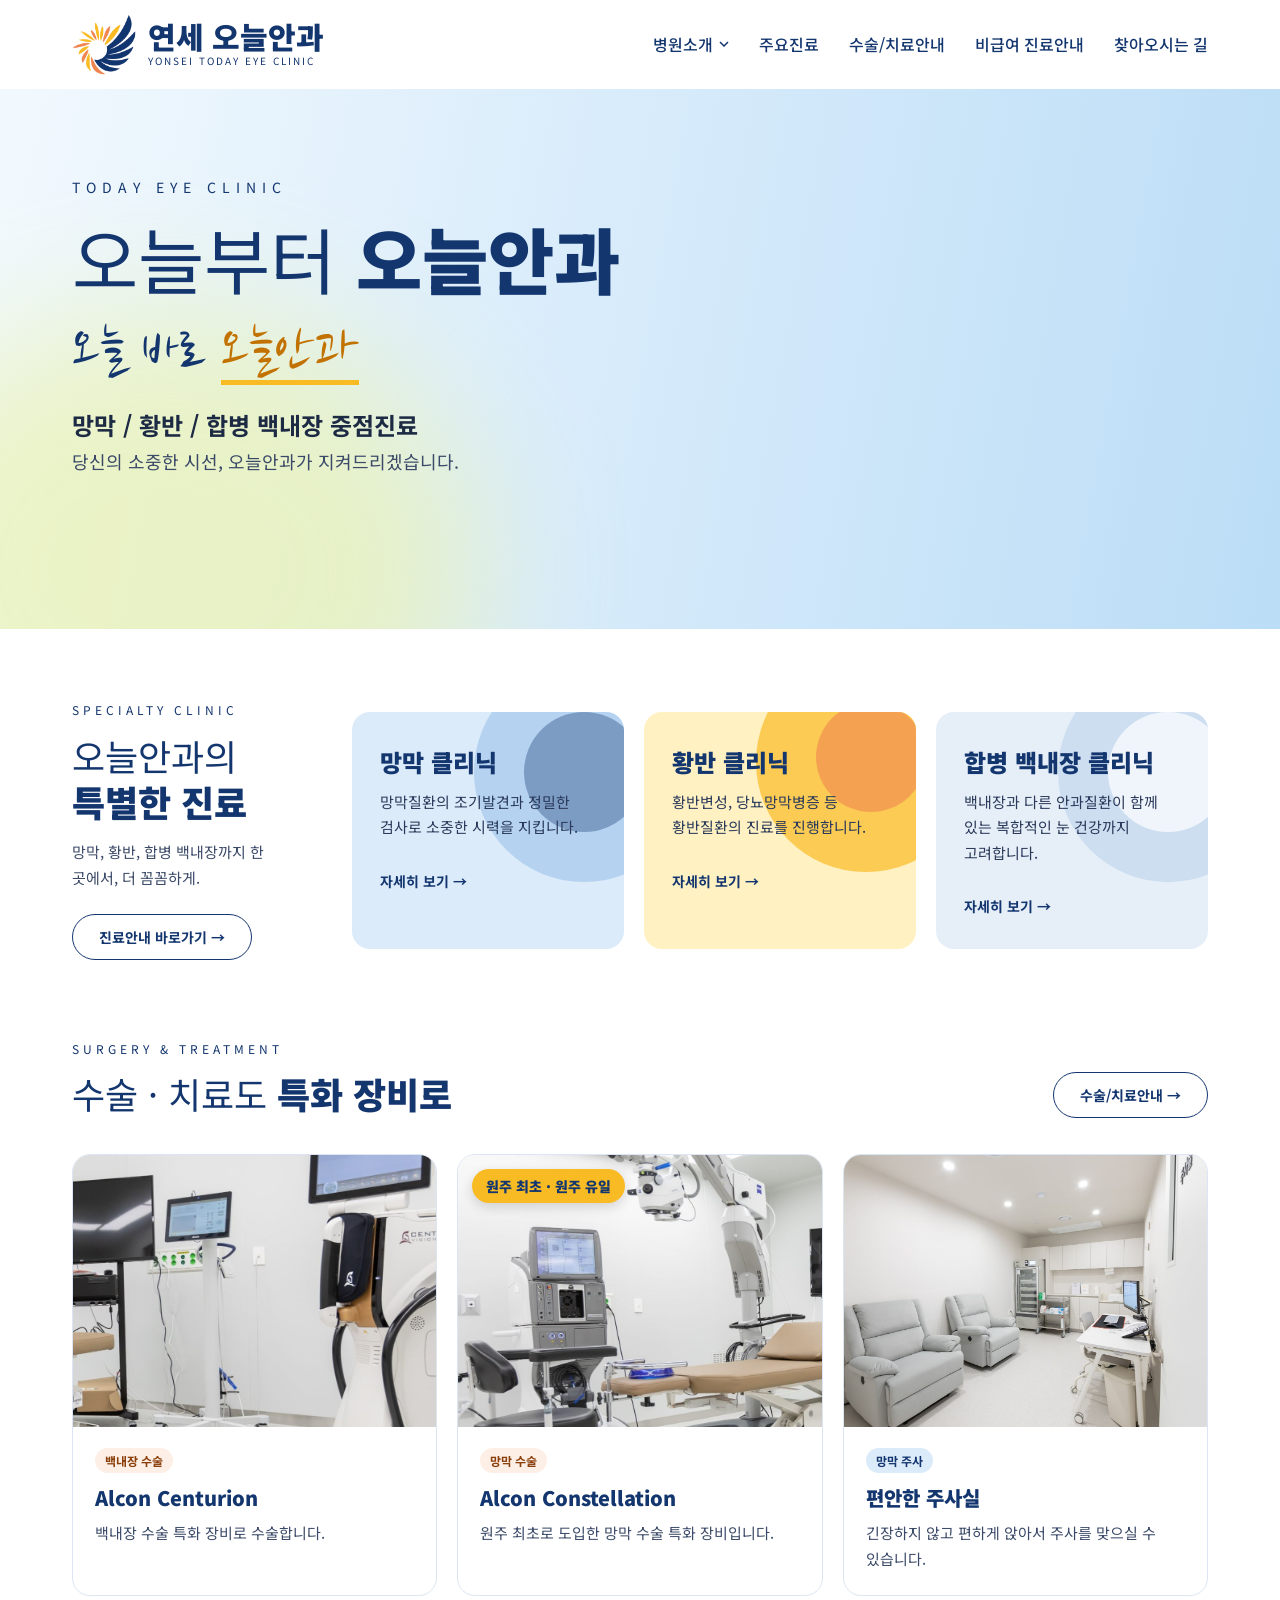
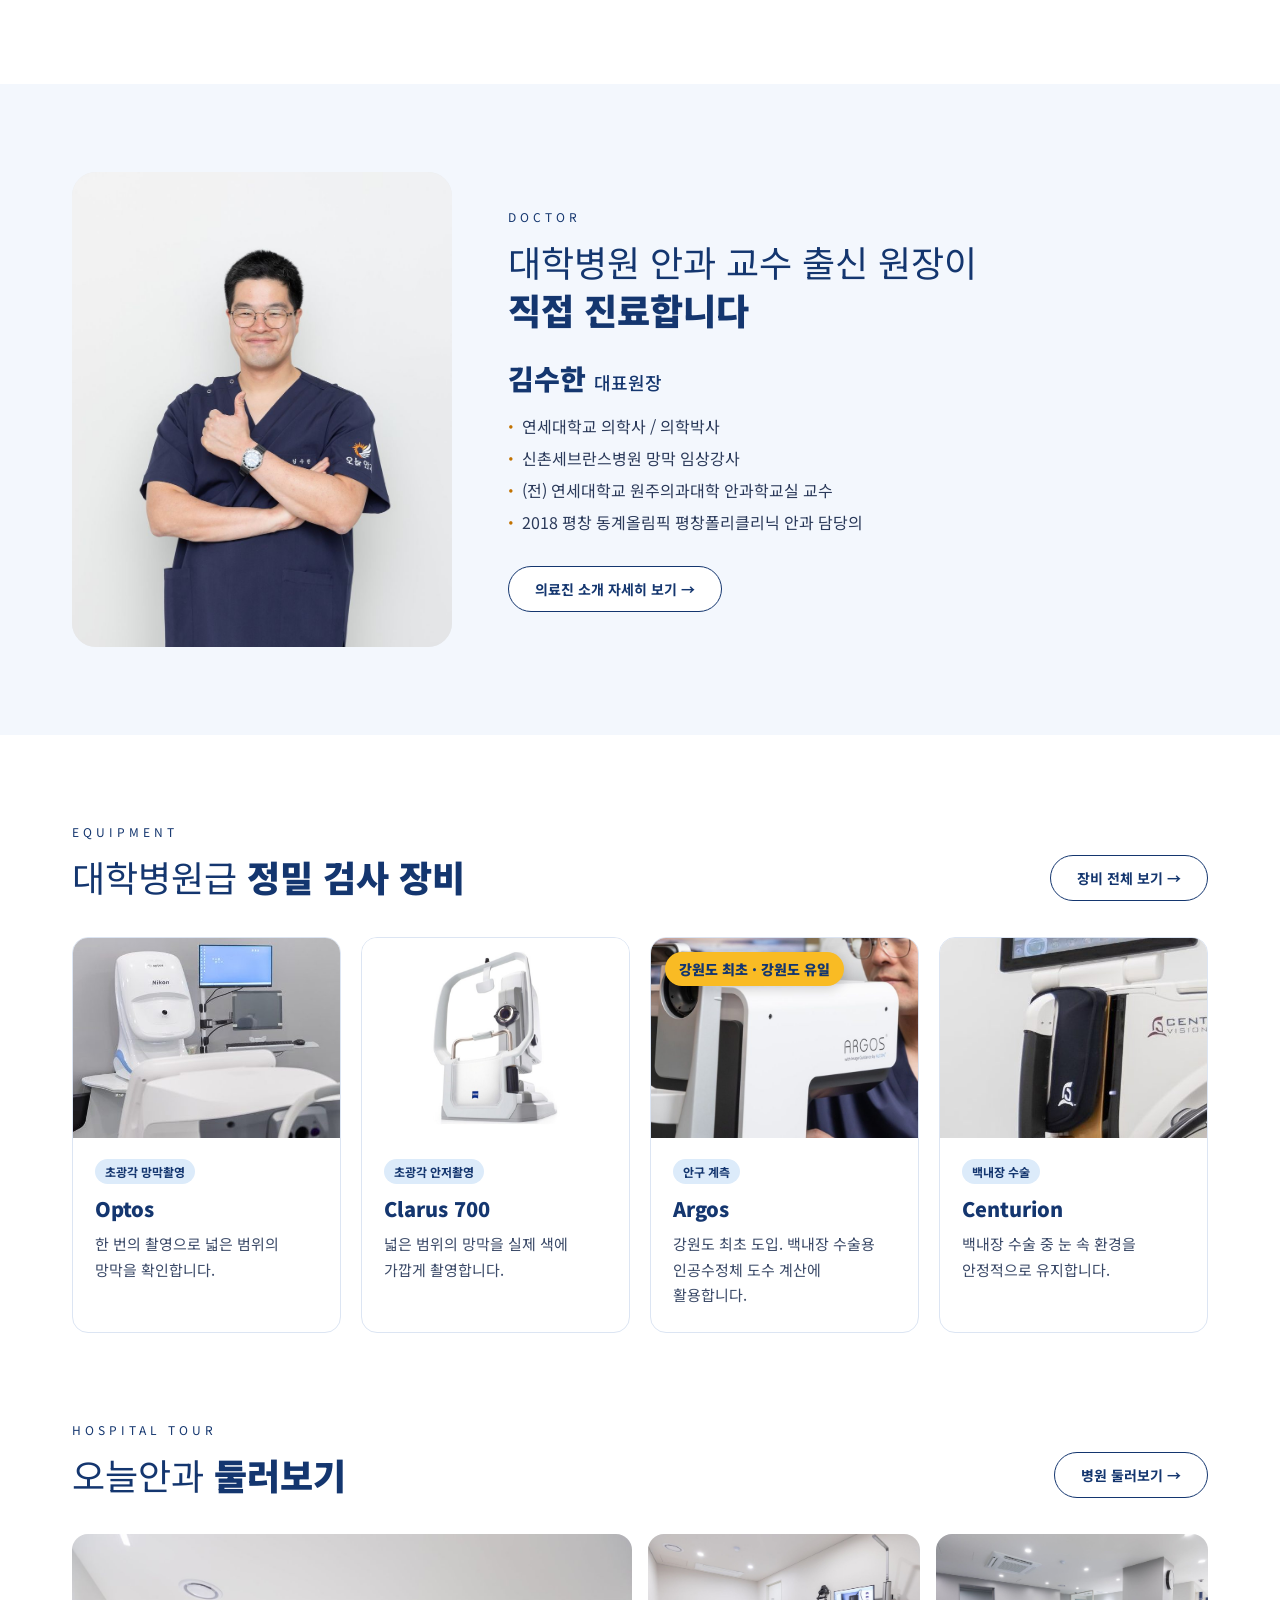
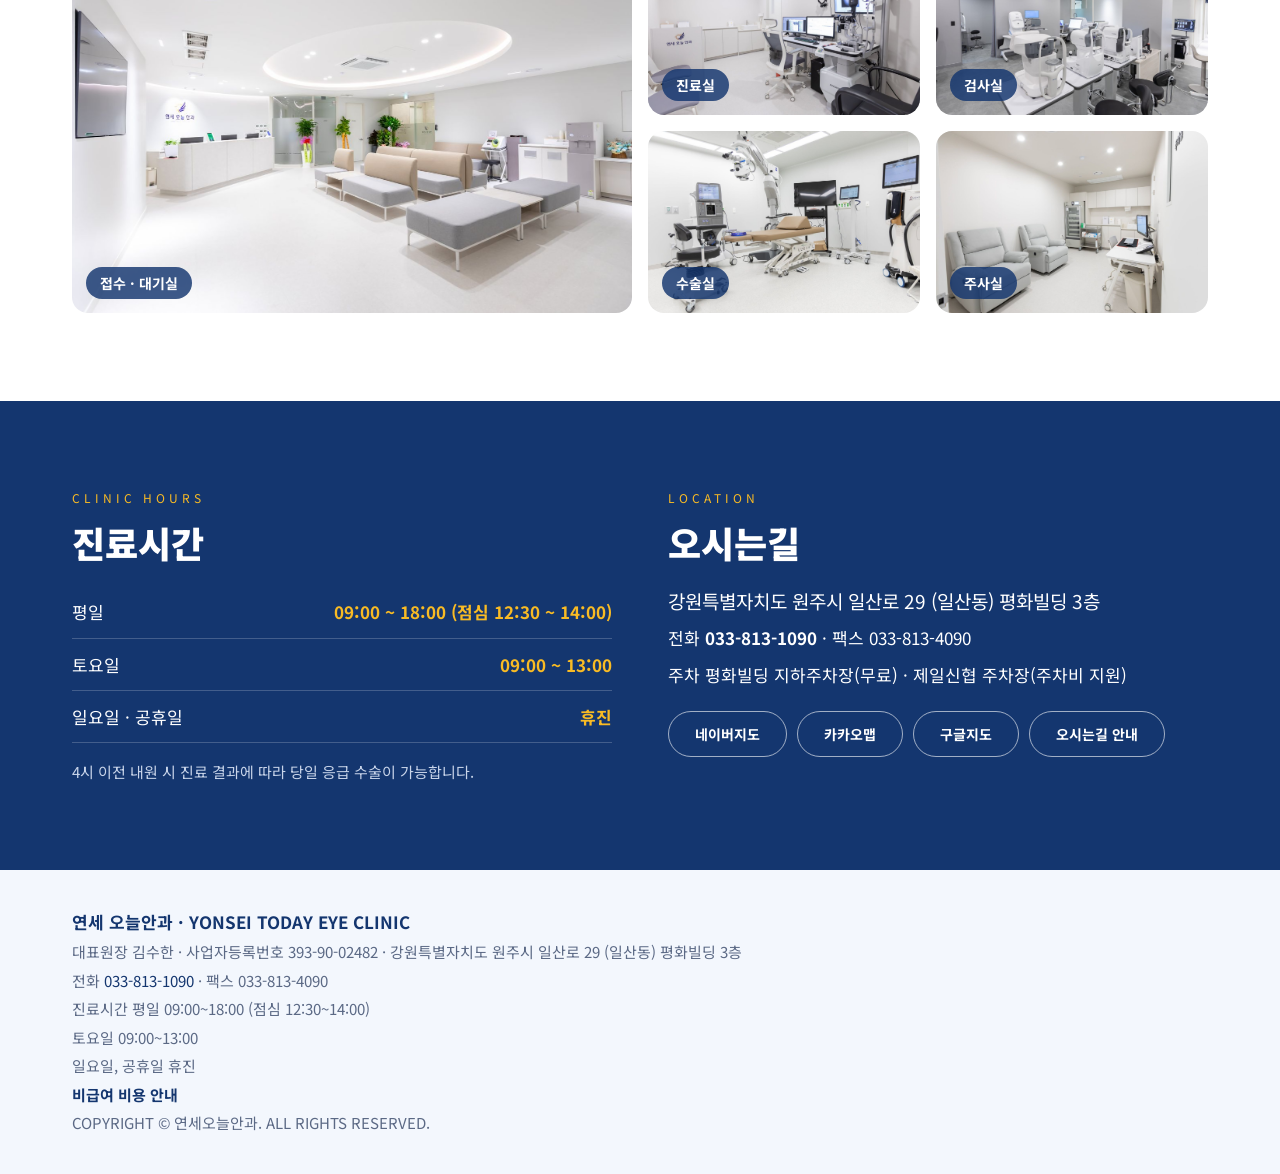
==== index.html @ 513e9a5f "Add files via upload" ====
<!doctype html>
<html lang="ko">
<head>
<meta charset="utf-8">
<meta name="viewport" content="width=device-width, initial-scale=1">
<title>오늘안과 | 연세 오늘안과</title>
<meta name="description" content="원주 오늘안과 - 망막 · 황반 · 합병 백내장 중점진료. 대학병원 안과 교수 출신 원장이 직접 진료합니다.">
<meta property="og:title" content="오늘안과 | 연세 오늘안과">
<meta property="og:description" content="원주 오늘안과 - 망막 · 황반 · 합병 백내장 중점진료. 대학병원 안과 교수 출신 원장이 직접 진료합니다.">
<meta property="og:image" content="assets/photos/tour-entrance.jpg">
<link rel="preconnect" href="https://fonts.googleapis.com">
<link rel="stylesheet" href="https://fonts.googleapis.com/css2?family=Noto+Sans+KR:wght@400;500;700;900&family=Nanum+Brush+Script&display=swap">
<link rel="stylesheet" href="assets/style.css">
</head>
<body>
<div style="font-family: 'Noto Sans KR', sans-serif; color: #1D2A44; background: #FFFFFF">

<header class="site-header" style="display: flex; flex-wrap: wrap; align-items: center; justify-content: space-between; gap: 12px 24px; max-width: 1200px; margin: 0 auto; padding: 14px 32px; box-sizing: border-box">
<a href="index.html" class="logo" style="display: flex; align-items: center; gap: 12px">
<span class="mark"><img class="sun" src="assets/sun.png" alt=""><img class="wing" src="assets/wing.png" alt=""></span>
<span><span style="display: block; font-size: 30px; font-weight: 900; color: #14366F; line-height: 1.1">연세 오늘안과</span><span style="display: block; font-size: 10px; letter-spacing: 2px; color: #14366F">YONSEI TODAY EYE CLINIC</span></span>
</a>
<button class="menu-btn" type="button" aria-label="메뉴 열기" aria-expanded="false" aria-controls="gnb"><svg width="26" height="26" viewBox="0 0 26 26" aria-hidden="true"><path d="M3 7h20M3 13h20M3 19h20" stroke="currentColor" stroke-width="2" stroke-linecap="round"/></svg></button>
<nav id="gnb" style="display: flex; flex-wrap: wrap; align-items: center; gap: 8px 30px; font-size: 16px; font-weight: 500">
<div class="dd"><a class="top" href="about.html">병원소개 <svg width="10" height="6" viewBox="0 0 10 6" aria-hidden="true"><path d="M1 1l4 4 4-4" fill="none" stroke="currentColor" stroke-width="1.5"/></svg></a><div class="menu"><div class="box"><a href="about.html">오늘안과 · 의료진 소개</a><a href="facility.html">병원 둘러보기 · 장비</a></div></div></div><a href="clinics.html">주요진료</a><a href="surgery.html">수술/치료안내</a><a href="fees.html">비급여 진료안내</a><a href="directions.html">찾아오시는 길</a>
</nav>
</header>

<section style="position: relative; overflow: hidden; min-height: 540px">
<div class="sky"></div><div class="glow"></div>
<div class="heroshow"><img src="assets/photos/slide-argos.jpg" alt="안구 계측 장비로 검사하는 김수한 원장" style="object-position: 62% center"><img src="assets/photos/slide-slitlamp.jpg" alt="세극등현미경으로 진료하는 김수한 원장" style="object-position: 46% center"><img src="assets/photos/slide-surgery.jpg" alt="수술현미경 앞의 김수한 원장" style="object-position: center 30%"></div>
<div style="position: relative; max-width: 1200px; margin: 0 auto; padding: 88px 32px 64px; box-sizing: border-box">
<div style="font-size: 14px; letter-spacing: 6px; color: #14366F">TODAY EYE CLINIC</div>
<h1 style="margin: 18px 0 0; font-size: 72px; line-height: 1.2; font-weight: 400; color: #14366F">오늘부터 <b style="font-weight: 900">오늘안과</b></h1>
<div class="script" style="font-family: 'Nanum Brush Script', cursive; font-size: 58px; line-height: 1.2; color: #14366F; margin: 16px 0 12px">오늘 바로 <span style="color: #C27200; border-bottom: 5px solid #F9BB24">오늘안과</span></div>
<div style="margin-top: 20px; font-size: 24px; font-weight: 700; color: #1D2A44">망막 / 황반 / 합병 백내장 중점진료</div>
<div style="margin-top: 6px; font-size: 18px; color: #3B4A68">당신의 소중한 시선, 오늘안과가 지켜드리겠습니다.</div>
</div>
</section>

<section style="max-width: 1200px; margin: 0 auto; padding: 72px 32px 40px; box-sizing: border-box">
<div style="display: flex; flex-wrap: wrap; gap: 40px; align-items: center">
<div style="flex: 0 0 240px">
<div style="font-size: 12px; letter-spacing: 4px; color: #14366F">SPECIALTY CLINIC</div>
<h2 style="margin: 14px 0 14px; font-size: 36px; line-height: 1.3; font-weight: 400; color: #14366F">오늘안과의<br><b style="font-weight: 900">특별한 진료</b></h2>
<p style="margin: 0 0 24px; font-size: 15px; line-height: 1.7; color: #3B4A68">망막, 황반, 합병 백내장까지 한 곳에서, 더 꼼꼼하게.</p>
<a href="directions.html" class="pill">진료안내 바로가기 →</a>
</div>
<div style="flex: 1 1 600px; display: grid; grid-template-columns: repeat(auto-fit, minmax(220px, 1fr)); gap: 20px">
<div style="position: relative; overflow: hidden; background: #DCEBFA; border-radius: 18px; padding: 32px 28px; min-height: 220px; box-sizing: border-box"><div style="position: absolute; right: -70px; top: -50px; width: 220px; height: 220px; border-radius: 50%; background: #9CC4EC; opacity: .6"></div><div style="position: absolute; right: -20px; top: 0; width: 120px; height: 120px; border-radius: 50%; background: #14366F; opacity: .35"></div><div style="position: relative"><div style="font-size: 24px; font-weight: 900; color: #14366F">망막 클리닉</div><p style="margin: 10px 0 28px; font-size: 15px; line-height: 1.7; color: #2B3A5A">망막질환의 조기발견과 정밀한 검사로 소중한 시력을 지킵니다.</p><a href="clinics.html#retina" style="font-size: 14px; font-weight: 700">자세히 보기 →</a></div></div><div style="position: relative; overflow: hidden; background: #FFF1C2; border-radius: 18px; padding: 32px 28px; min-height: 220px; box-sizing: border-box"><div style="position: absolute; right: -60px; top: -60px; width: 220px; height: 220px; border-radius: 50%; background: #F9BB24; opacity: .7"></div><div style="position: absolute; right: -10px; top: -10px; width: 110px; height: 110px; border-radius: 50%; background: #F08850; opacity: .6"></div><div style="position: relative"><div style="font-size: 24px; font-weight: 900; color: #14366F">황반 클리닉</div><p style="margin: 10px 0 28px; font-size: 15px; line-height: 1.7; color: #2B3A5A">황반변성, 당뇨망막병증 등 황반질환의 진료를 진행합니다.</p><a href="clinics.html#macula" style="font-size: 14px; font-weight: 700">자세히 보기 →</a></div></div><div style="position: relative; overflow: hidden; background: #E6EFF8; border-radius: 18px; padding: 32px 28px; min-height: 220px; box-sizing: border-box"><div style="position: absolute; right: -70px; top: -50px; width: 220px; height: 220px; border-radius: 50%; background: #C7DAF0; opacity: .8"></div><div style="position: absolute; right: -20px; top: 0; width: 120px; height: 120px; border-radius: 50%; background: #FFFFFF; opacity: .7"></div><div style="position: relative"><div style="font-size: 24px; font-weight: 900; color: #14366F">합병 백내장 클리닉</div><p style="margin: 10px 0 28px; font-size: 15px; line-height: 1.7; color: #2B3A5A">백내장과 다른 안과질환이 함께 있는 복합적인 눈 건강까지 고려합니다.</p><a href="clinics.html#cataract" style="font-size: 14px; font-weight: 700">자세히 보기 →</a></div></div>
</div>
</div>
</section>


<section class="band" style="padding-top: 40px">
<div class="wrap">
<div class="headrow"><div><div class="eyebrow">SURGERY &amp; TREATMENT</div><h2 class="h2">수술 · 치료도 <b>특화 장비로</b></h2></div><a href="surgery.html" class="pill">수술/치료안내 →</a></div>
<div class="sgrid">
<a class="scard" href="surgery.html#cataract"><img src="assets/photos/surg-cataract.jpg" alt="백내장 수술 장비 Alcon Centurion" loading="lazy" style="object-position: 80% 40%"><div class="sbody"><span class="tag warm">백내장 수술</span><div class="eqname">Alcon Centurion</div><p>백내장 수술 특화 장비로 수술합니다.</p></div></a>
<a class="scard" href="surgery.html#retina"><span class="badge">원주 최초 · 원주 유일</span><img src="assets/photos/surg-retina.jpg" alt="망막 수술 장비 Alcon Constellation" loading="lazy" style="object-position: 30% 40%"><div class="sbody"><span class="tag warm">망막 수술</span><div class="eqname">Alcon Constellation</div><p>원주 최초로 도입한 망막 수술 특화 장비입니다.</p></div></a>
<a class="scard" href="surgery.html#injection"><img src="assets/photos/tour-recovery.jpg" alt="편안한 의자가 있는 주사실" loading="lazy"><div class="sbody"><span class="tag">망막 주사</span><div class="eqname">편안한 주사실</div><p>긴장하지 않고 편하게 앉아서 주사를 맞으실 수 있습니다.</p></div></a>
</div>
</div>
</section>

<section class="band" style="background: #F3F7FD">
<div class="wrap split">
<div class="docphoto"><img src="assets/photos/doctor-thumbs.jpg" alt="김수한 대표원장" loading="lazy"></div>
<div>
<div class="eyebrow">DOCTOR</div>
<h2 class="h2">대학병원 안과 교수 출신 원장이<br><b>직접 진료합니다</b></h2>
<div class="docname">김수한 <span>대표원장</span></div>
<ul class="dlist">
<li>연세대학교 의학사 / 의학박사</li>
<li>신촌세브란스병원 망막 임상강사</li>
<li>(전) 연세대학교 원주의과대학 안과학교실 교수</li>
<li>2018 평창 동계올림픽 평창폴리클리닉 안과 담당의</li>
</ul>
<a href="about.html#doctor" class="pill">의료진 소개 자세히 보기 →</a>
</div>
</div>
</section>

<section class="band">
<div class="wrap">
<div class="headrow"><div><div class="eyebrow">EQUIPMENT</div><h2 class="h2">대학병원급 <b>정밀 검사 장비</b></h2></div><a href="facility.html#equipment" class="pill">장비 전체 보기 →</a></div>
<div class="eqgrid"><a class="eqcard" href="facility.html#equipment"><img src="assets/photos/eq-optos.jpg" alt="Optos 장비" loading="lazy"><div class="eqbody"><span class="tag">초광각 망막촬영</span><div class="eqname">Optos</div><p>한 번의 촬영으로 넓은 범위의 망막을 확인합니다.</p></div></a><a class="eqcard" href="facility.html#equipment"><img src="assets/photos/eq-clarus.jpg" alt="Clarus 700 장비" loading="lazy"><div class="eqbody"><span class="tag">초광각 안저촬영</span><div class="eqname">Clarus 700</div><p>넓은 범위의 망막을 실제 색에 가깝게 촬영합니다.</p></div></a><a class="eqcard" href="facility.html#equipment"><span class="badge">강원도 최초 · 강원도 유일</span><img src="assets/photos/eq-argos.jpg" alt="Argos 장비" loading="lazy"><div class="eqbody"><span class="tag">안구 계측</span><div class="eqname">Argos</div><p>강원도 최초 도입. 백내장 수술용 인공수정체 도수 계산에 활용합니다.</p></div></a><a class="eqcard" href="facility.html#equipment"><img src="assets/photos/eq-centurion.jpg" alt="Centurion 장비" loading="lazy"><div class="eqbody"><span class="tag">백내장 수술</span><div class="eqname">Centurion</div><p>백내장 수술 중 눈 속 환경을 안정적으로 유지합니다.</p></div></a></div>
</div>
</section>

<section class="band" style="padding-top: 0">
<div class="wrap">
<div class="headrow"><div><div class="eyebrow">HOSPITAL TOUR</div><h2 class="h2">오늘안과 <b>둘러보기</b></h2></div><a href="facility.html#tour" class="pill">병원 둘러보기 →</a></div>
<div class="tourhi"><figure class="shot big"><img src="assets/photos/tour-lobby.jpg" alt="오늘안과 접수 · 대기실" loading="lazy"><figcaption>접수 · 대기실</figcaption></figure><figure class="shot"><img src="assets/photos/tour-exam.jpg" alt="오늘안과 진료실" loading="lazy"><figcaption>진료실</figcaption></figure><figure class="shot"><img src="assets/photos/tour-test.jpg" alt="오늘안과 검사실" loading="lazy"><figcaption>검사실</figcaption></figure><figure class="shot"><img src="assets/photos/tour-or.jpg" alt="오늘안과 수술실" loading="lazy"><figcaption>수술실</figcaption></figure><figure class="shot"><img src="assets/photos/tour-recovery.jpg" alt="오늘안과 주사실" loading="lazy"><figcaption>주사실</figcaption></figure></div>
</div>
</section>

<section class="band" style="background: #14366F; color: #FFFFFF">
<div class="wrap infogrid">
<div>
<div class="eyebrow" style="color: #F9BB24">CLINIC HOURS</div>
<h2 class="h2" style="color: #FFFFFF"><b>진료시간</b></h2>
<div class="hours dark"><div class="hrow"><span>평일</span><b>09:00 ~ 18:00 (점심 12:30 ~ 14:00)</b></div><div class="hrow"><span>토요일</span><b>09:00 ~ 13:00</b></div><div class="hrow"><span>일요일 · 공휴일</span><b>휴진</b></div></div>
<p class="note" style="color: #C9D5EA">4시 이전 내원 시 진료 결과에 따라 당일 응급 수술이 가능합니다.</p>
</div>
<div>
<div class="eyebrow" style="color: #F9BB24">LOCATION</div>
<h2 class="h2" style="color: #FFFFFF"><b>오시는길</b></h2>
<p class="addr">강원특별자치도 원주시 일산로 29 (일산동) 평화빌딩 3층</p>
<p class="tel">전화 <a href="tel:0338131090" style="color: #FFFFFF"><b>033-813-1090</b></a> · 팩스 033-813-4090</p>
<p class="tel" style="margin-top: -12px">주차 평화빌딩 지하주차장(무료) · 제일신협 주차장(주차비 지원)</p>
<div class="pills light"><a class="pill" href="https://map.naver.com/p/search/%EC%9B%90%EC%A3%BC%EC%8B%9C%20%EC%9D%BC%EC%82%B0%EB%A1%9C%2029%20%ED%8F%89%ED%99%94%EB%B9%8C%EB%94%A9" target="_blank" rel="noopener">네이버지도</a><a class="pill" href="https://map.kakao.com/?q=%EC%9B%90%EC%A3%BC%EC%8B%9C%20%EC%9D%BC%EC%82%B0%EB%A1%9C%2029%20%ED%8F%89%ED%99%94%EB%B9%8C%EB%94%A9" target="_blank" rel="noopener">카카오맵</a><a class="pill" href="https://www.google.com/maps/search/?api=1&amp;query=%EC%9B%90%EC%A3%BC%EC%8B%9C%20%EC%9D%BC%EC%82%B0%EB%A1%9C%2029%20%ED%8F%89%ED%99%94%EB%B9%8C%EB%94%A9" target="_blank" rel="noopener">구글지도</a><a class="pill" href="directions.html">오시는길 안내</a></div>
</div>
</div>
</section>

<footer style="background: #F3F7FD">
<div style="max-width: 1200px; margin: 0 auto; padding: 36px 32px; box-sizing: border-box; font-size: 15px; line-height: 1.9; color: #5B6985">
<div style="font-weight: 700; color: #14366F; font-size: 17px">연세 오늘안과 · YONSEI TODAY EYE CLINIC</div>
대표원장 김수한 · 사업자등록번호 393-90-02482 · 강원특별자치도 원주시 일산로 29 (일산동) 평화빌딩 3층<br>
전화 <a href="tel:0338131090">033-813-1090</a> · 팩스 033-813-4090<br>
진료시간 평일 09:00~18:00 (점심 12:30~14:00)<br>
토요일 09:00~13:00<br>
일요일, 공휴일 휴진<br>
<a href="fees.html" style="font-weight: 700">비급여 비용 안내</a><br>
COPYRIGHT © 연세오늘안과. ALL RIGHTS RESERVED.
</div>
</footer>
<div class="quickbar" aria-label="빠른 메뉴">
<a href="directions.html#contact"><svg width="22" height="22" viewBox="0 0 24 24" aria-hidden="true"><circle cx="12" cy="12" r="9" fill="none" stroke="currentColor" stroke-width="2"/><path d="M12 7v5l3 2" stroke="currentColor" stroke-width="2" fill="none" stroke-linecap="round"/></svg>진료시간</a>
<a href="tel:0338131090" class="main"><svg width="22" height="22" viewBox="0 0 24 24" aria-hidden="true"><path d="M6.6 10.8a15.1 15.1 0 006.6 6.6l2.2-2.2a1 1 0 011-.25 11.4 11.4 0 003.6.57 1 1 0 011 1V20a1 1 0 01-1 1A17 17 0 013 4a1 1 0 011-1h3.5a1 1 0 011 1c0 1.25.2 2.45.57 3.57a1 1 0 01-.25 1z" fill="currentColor"/></svg>전화 예약</a>
<a href="directions.html"><svg width="22" height="22" viewBox="0 0 24 24" aria-hidden="true"><path d="M12 2a7 7 0 00-7 7c0 5 7 13 7 13s7-8 7-13a7 7 0 00-7-7zm0 9.5A2.5 2.5 0 1112 6.5a2.5 2.5 0 010 5z" fill="currentColor"/></svg>오시는길</a>
</div>
<script>
(function(){var h=document.querySelector('.site-header'),b=h&&h.querySelector('.menu-btn');if(!b)return;
b.addEventListener('click',function(){var o=h.classList.toggle('open');b.setAttribute('aria-expanded',o);b.setAttribute('aria-label',o?'메뉴 닫기':'메뉴 열기');});})();
</script>
<script src="assets/site.js"></script>

</div>
</body>
</html>
---- assets/style.css ----
body{margin:0}
a{color:#14366F;text-decoration:none}a:hover{color:#B8560F}
.mark{position:relative;display:block;width:64px;aspect-ratio:406/384}
.mark img{position:absolute;left:0;top:0;width:100%;height:100%}
.wing{transform-origin:42.9% 66.1%;animation:flap 3.3s ease-in-out 3}
.sun{transform-origin:38.5% 56.5%;animation:breathe 3.3s ease-in-out 3}
@keyframes flap{0%,100%{transform:rotate(0deg)}40%{transform:rotate(-12deg)}}
@keyframes breathe{0%,100%{transform:scale(1) rotate(0deg)}40%{transform:scale(1.07) rotate(3deg)}}
.sky{position:absolute;left:0;top:0;right:0;bottom:0;background:linear-gradient(100deg,#F2F9FE 0%,#D3E9FA 55%,#BBDDF6 100%)}
.glow{position:absolute;left:-140px;bottom:-200px;width:620px;height:520px;border-radius:50%;background:#EAF2B0;opacity:.7;filter:blur(70px);animation:drift 16s ease-in-out infinite alternate}
@keyframes drift{from{transform:translate(0,0)}to{transform:translate(90px,-30px)}}
body{word-break:keep-all}
.heroshow{position:absolute;right:0;top:0;height:100%;width:min(56%,780px);overflow:hidden;-webkit-mask-image:linear-gradient(to right,transparent 0,#000 28%);mask-image:linear-gradient(to right,transparent 0,#000 28%)}
.heroshow img{position:absolute;left:0;top:0;width:100%;height:100%;object-fit:cover;opacity:0;animation:kb 18s linear infinite}
.heroshow img:nth-child(2){animation-delay:6s}
.heroshow img:nth-child(3){animation-delay:12s}
@keyframes kb{0%{opacity:0;transform:scale(1)}5.5%{opacity:1}33.3%{opacity:1}38.9%{opacity:0;transform:scale(1.1)}100%{opacity:0;transform:scale(1.1)}}
@media (prefers-reduced-motion:reduce){.heroshow img{animation:none}.heroshow img:first-child{opacity:1}}

@media (prefers-reduced-motion:reduce){.wing,.sun,.glow{animation:none}}
.dd{position:relative}
.dd .top{display:inline-flex;align-items:center;gap:6px}
.dd .menu{display:none;position:absolute;left:-16px;top:100%;padding-top:14px;z-index:30;min-width:190px}
.dd:hover .menu,.dd:focus-within .menu{display:block}
.dd .box{background:#FFFFFF;border:1px solid #DCE5F3;border-radius:14px;padding:8px;box-shadow:0 8px 24px rgba(20,54,111,.12)}
.dd .box a{display:block;padding:12px 14px;border-radius:8px;white-space:nowrap}
.dd .box a:hover{background:#F3F7FD}
header{position:relative;z-index:20}


/* ---- 공통 ---- */
html{scroll-behavior:smooth}
.wrap{max-width:1200px;margin:0 auto;padding-left:32px;padding-right:32px;box-sizing:border-box}
.band{padding:88px 0}
.eyebrow{font-size:12px;letter-spacing:4px;color:#14366F}
.h2{margin:12px 0 0;font-size:36px;line-height:1.35;font-weight:400;color:#14366F}
.h2 b{font-weight:900}
.lead{margin:12px 0 0;font-size:17px;line-height:1.7;color:#3B4A68}
.pill{display:inline-block;border:1px solid #14366F;border-radius:999px;padding:12px 26px;font-size:14px;font-weight:700;background:#FFFFFF;white-space:nowrap}
.pill:hover{background:#14366F;color:#FFFFFF}
.pills{display:flex;flex-wrap:wrap;gap:10px}
.pills.light .pill{background:transparent;border-color:rgba(255,255,255,.6);color:#FFFFFF}
.pills.light .pill:hover{background:#FFFFFF;color:#14366F}
.headrow{display:flex;flex-wrap:wrap;align-items:flex-end;justify-content:space-between;gap:20px;margin-bottom:36px}
nav a[aria-current="page"],.dd.on .top{color:#B8560F}

/* 헤더 · 모바일 메뉴 */
.menu-btn{display:none;background:none;border:0;padding:6px;color:#14366F;cursor:pointer;margin-left:auto}
@media (max-width:760px){
 .site-header{padding:10px 20px!important}
 .site-header .logo>span:last-child>span:first-child{font-size:24px!important}
 .mark{width:52px}
 .menu-btn{display:block}
 .site-header .cta{display:none}
 #gnb{display:none!important;width:100%;flex-direction:column;align-items:stretch!important;gap:0!important;border-top:1px solid #DCE5F3;font-size:17px!important}
 .site-header.open #gnb{display:flex!important}
 #gnb>a,#gnb .dd .top{display:flex!important;padding:14px 4px;border-bottom:1px solid #EEF3FB}
 .dd .menu{display:block!important;position:static;padding:0;min-width:0}
 .dd .box{border:0;box-shadow:none;border-radius:0;padding:0 0 0 14px;background:#F8FAFE}
 .dd .box a{padding:12px 4px!important;font-size:15px;border-bottom:1px solid #EEF3FB;border-radius:0}
 h1{font-size:46px!important}.script{font-size:40px!important}.h2,h2{font-size:28px!important}
 .wrap{padding-left:20px;padding-right:20px}
 .band{padding:64px 0}
}

/* 히어로 슬라이드: 모바일에서는 사진을 글 위에 따로 */
@media (max-width:900px){
 .heroshow{position:relative!important;width:100%!important;height:300px!important;-webkit-mask-image:none;mask-image:none}
 .glow{display:none}
}

/* 원장 소개 */
.split{display:flex;flex-wrap:wrap;gap:56px;align-items:center}
.split>div:last-child{flex:1 1 420px}
.docphoto{flex:0 0 380px;max-width:100%}
.docphoto img{display:block;width:100%;aspect-ratio:4/5;object-fit:cover;object-position:center 20%;border-radius:24px;background:#E9EDF2}
.docname{margin:24px 0 12px;font-size:28px;font-weight:900;color:#14366F}
.docname span{font-size:18px;font-weight:500}
.dlist{list-style:none;margin:0 0 28px;padding:0;font-size:16px;line-height:2;color:#2B3A5A}
.dlist li:before{content:"·";margin-right:8px;color:#C27200;font-weight:900}

/* 장비 카드 */
.eqgrid{display:grid;grid-template-columns:repeat(auto-fill,minmax(250px,1fr));gap:20px}
.eqcard{display:block;background:#FFFFFF;border:1px solid #DCE5F3;border-radius:16px;overflow:hidden;color:inherit}
.eqcard img{display:block;width:100%;aspect-ratio:4/3;object-fit:cover;background:#F3F5F8}
a.eqcard:hover{color:inherit;box-shadow:0 10px 28px rgba(20,54,111,.12);transform:translateY(-2px);transition:.2s}
.eqbody,.eqitem{padding:20px 22px 24px}
.eqitem{background:#FFFFFF;border:1px solid #DCE5F3;border-radius:16px}
.eqlist{display:grid;grid-template-columns:repeat(auto-fill,minmax(250px,1fr));gap:16px}
.eqlist.mt{margin-top:16px}
.eqname{font-size:20px;font-weight:900;color:#14366F;margin:10px 0 8px}
.eqbody p,.eqitem p{margin:0;font-size:15px;line-height:1.7;color:#3B4A68}
.tag{display:inline-block;background:#DCEBFA;color:#14366F;font-size:12px;font-weight:700;padding:4px 10px;border-radius:999px}
.tag.warm{background:#FDEFE6;color:#8A3F0B}.tag.sun{background:#FFF1C2;color:#7A5200}.tag.mint{background:#E2F3EA;color:#1D5B3A}
.cat{margin:56px 0 18px;font-size:22px;font-weight:900;color:#14366F;border-left:5px solid #F9BB24;padding-left:12px}

/* 사진 */
.shot{margin:0;position:relative;overflow:hidden;border-radius:16px;background:#EEF1F5}
.shot img{display:block;width:100%;height:100%;aspect-ratio:3/2;object-fit:cover;transition:transform .5s}
.shot:hover img{transform:scale(1.04)}
.shot figcaption{position:absolute;left:14px;bottom:14px;background:rgba(20,54,111,.82);color:#FFFFFF;font-size:14px;font-weight:700;padding:6px 14px;border-radius:999px}
.tourhi{display:grid;grid-template-columns:repeat(4,1fr);gap:16px}
.tourhi .big{grid-column:span 2;grid-row:span 2}
.gallery{display:grid;grid-template-columns:repeat(auto-fill,minmax(320px,1fr));gap:18px;margin-top:36px}
@media (max-width:900px){.tourhi{grid-template-columns:1fr 1fr}.tourhi .big{grid-row:auto}}
@media (max-width:520px){.tourhi .big{grid-column:span 2}.gallery{grid-template-columns:1fr}}
.entr{max-width:1200px;margin:32px auto 0}
.entr img{aspect-ratio:21/9}

/* 페이지 상단 사진 */
.pagehero{position:relative;background-size:cover;background-position:center;padding:120px 0 56px}
.pagehero:before{content:"";position:absolute;inset:0;background:linear-gradient(0deg,rgba(20,54,111,.78),rgba(20,54,111,.15))}
.pagehero .wrap{position:relative}
.pagehero h1{margin:10px 0 0;font-size:44px;font-weight:900;color:#FFFFFF}
.subtabs{display:flex;gap:28px;padding-top:22px;padding-bottom:22px;border-bottom:1px solid #DCE5F3;font-weight:700}

/* 진료시간 · 오시는길 */
.infogrid{display:grid;grid-template-columns:repeat(auto-fit,minmax(300px,1fr));gap:56px}
.hours{margin-top:20px;font-size:17px;line-height:1.6}
.hrow{display:flex;justify-content:space-between;gap:16px;padding:12px 0;border-bottom:1px solid #DCE5F3}
.hours.dark .hrow{border-color:rgba(255,255,255,.2)}
.hours.dark b{color:#F9BB24}
.note{margin:18px 0 0;font-size:15px}
.addr{margin:20px 0 8px;font-size:19px;line-height:1.6}
.tel{margin:0 0 24px;font-size:17px}

/* 모바일 하단 고정 버튼 */
.quickbar{display:none}
@media (max-width:760px){
 body{padding-bottom:68px}
 .quickbar{display:grid;grid-template-columns:1fr 1fr 1fr;position:fixed;left:0;right:0;bottom:0;z-index:50;background:#FFFFFF;border-top:1px solid #DCE5F3;box-shadow:0 -4px 16px rgba(20,54,111,.08)}
 .quickbar a{display:flex;flex-direction:column;align-items:center;gap:3px;padding:10px 0 12px;font-size:13px;font-weight:700}
 .quickbar a.main{background:#14366F;color:#FFFFFF}
}
.tourhi.trio{grid-template-columns:2fr 1fr 1fr;grid-auto-rows:360px}
.tourhi.trio .big{grid-column:auto;grid-row:auto}
.tourhi.trio img{aspect-ratio:auto;height:100%}
@media (max-width:900px){.tourhi.trio{grid-template-columns:1fr;grid-auto-rows:240px}}
/* 수술/치료 */
.sgrid{display:grid;grid-template-columns:repeat(auto-fit,minmax(280px,1fr));gap:20px}
.scard{position:relative;display:block;background:#FFFFFF;border:1px solid #DCE5F3;border-radius:18px;overflow:hidden;color:inherit}
.scard:hover{color:inherit;box-shadow:0 10px 28px rgba(20,54,111,.12)}
.scard img{display:block;width:100%;aspect-ratio:4/3;object-fit:cover}
.sbody{padding:20px 22px 24px}.sbody p{margin:0;font-size:15px;line-height:1.7;color:#3B4A68}
.badge{position:absolute;top:14px;left:14px;z-index:2;background:#F9BB24;color:#14366F;font-size:14px;font-weight:900;padding:7px 14px;border-radius:999px;box-shadow:0 4px 12px rgba(0,0,0,.15)}
.badge.inline{position:static;display:inline-block;margin-top:16px;font-size:16px;box-shadow:none}
.sphoto{flex:0 0 460px;max-width:100%}
.sphoto img{display:block;width:100%;aspect-ratio:4/5;object-fit:cover;border-radius:24px}
.split.rev{flex-direction:row-reverse}
.lead b{font-weight:900}
@media (max-width:900px){.sphoto{flex:1 1 100%}.sphoto img{aspect-ratio:4/3}.split.rev{flex-direction:row}}
/* 지도 */
.mapcol{flex:1 1 520px;min-width:0}
.nmap{height:380px;border-radius:20px;overflow:hidden;background:#EEF3FB}
.nmap-empty{height:100%;display:flex;flex-direction:column;align-items:center;justify-content:center;gap:4px;text-align:center;color:#5B6985;padding:24px;box-sizing:border-box}
.nmap-empty b{font-size:22px;color:#14366F}.nmap-empty small{margin-top:10px;font-size:14px}
/* 사진 확대 */
.lightbox{display:none;position:fixed;inset:0;z-index:100;background:rgba(10,20,45,.92);align-items:center;justify-content:center}
.lightbox.on{display:flex}
.lightbox figure{margin:0;max-width:min(92vw,1400px);text-align:center}
.lightbox img{max-width:100%;max-height:82vh;border-radius:12px;display:block;margin:0 auto}
.lightbox figcaption{color:#FFFFFF;font-size:16px;font-weight:700;margin-top:14px}
.lightbox button{position:absolute;background:rgba(255,255,255,.14);color:#FFFFFF;border:0;width:52px;height:52px;border-radius:50%;font-size:32px;line-height:1;cursor:pointer}
.lightbox button:hover{background:rgba(255,255,255,.3)}
.lb-close{top:18px;right:18px}.lb-prev{left:18px;top:50%;margin-top:-26px}.lb-next{right:18px;top:50%;margin-top:-26px}
@media (max-width:760px){.lightbox button{width:42px;height:42px;font-size:26px}.lb-prev{left:6px}.lb-next{right:6px}}
/* 원장 사진 모음 */
.minis{display:grid;grid-template-columns:repeat(4,1fr);gap:16px}
.shot.mini img{aspect-ratio:1/1}
.shot.mini figcaption{font-size:13px;left:10px;bottom:10px;padding:5px 12px}
@media (max-width:760px){.minis{grid-template-columns:1fr 1fr}}
/* 주요진료 */
.alert{margin:32px 0 0;background:#FFF6DC;border:1px solid #F9BB24;border-radius:14px;padding:18px 22px;font-size:16px;line-height:1.7;color:#3B4A68}
.alert b{display:block;color:#8A3F0B;font-size:17px}.alert a{font-weight:900;white-space:nowrap}
.dgrid{display:grid;grid-template-columns:repeat(auto-fill,minmax(320px,1fr));gap:20px;margin-top:36px}
.dcard{background:#FFFFFF;border:1px solid #DCE5F3;border-radius:16px;padding:26px 26px 28px}
.dcard h3{margin:0 0 10px;font-size:22px;font-weight:900;color:#14366F}
.dcard p{margin:0;font-size:15px;line-height:1.75;color:#3B4A68}
.dlabel{margin:18px 0 8px;font-size:13px;font-weight:700;letter-spacing:1px;color:#B8560F}
.chips{list-style:none;margin:0;padding:0;display:flex;flex-wrap:wrap;gap:6px}
.chips li{background:#EEF3FB;color:#14366F;font-size:13px;font-weight:500;padding:5px 11px;border-radius:999px}
.dcard .treat{color:#1D2A44;font-weight:500}
@media (max-width:520px){.dgrid{grid-template-columns:1fr}}
/* 강조 문구 · 비급여 표 */
.must{margin-top:14px;background:#FFF6DC;border-left:4px solid #F9BB24;border-radius:8px;padding:12px 14px;font-size:15px;line-height:1.6;font-weight:700;color:#8A3F0B}
.fees{width:100%;border-collapse:collapse;margin-top:36px;font-size:16px;border-top:2px solid #14366F}
.fees th,.fees td{padding:14px 16px;border-bottom:1px solid #DCE5F3;text-align:left;vertical-align:middle}
.fees thead th{background:#F3F7FD;color:#14366F;font-weight:700}
.fees tbody th{width:180px;color:#14366F;font-weight:900;background:#F8FAFE;border-right:1px solid #DCE5F3}
.fees .won{text-align:right;font-weight:700;white-space:nowrap;color:#1D2A44}
@media (max-width:620px){.fees{font-size:14px}.fees th,.fees td{padding:11px 10px}.fees tbody th{width:74px}}
@media (min-width:761px){.dd .menu{min-width:210px}}
.fees thead th:last-child{text-align:right}
.eqcard{position:relative}.badge.sm{font-size:13px;margin:6px 0 0;padding:5px 12px}
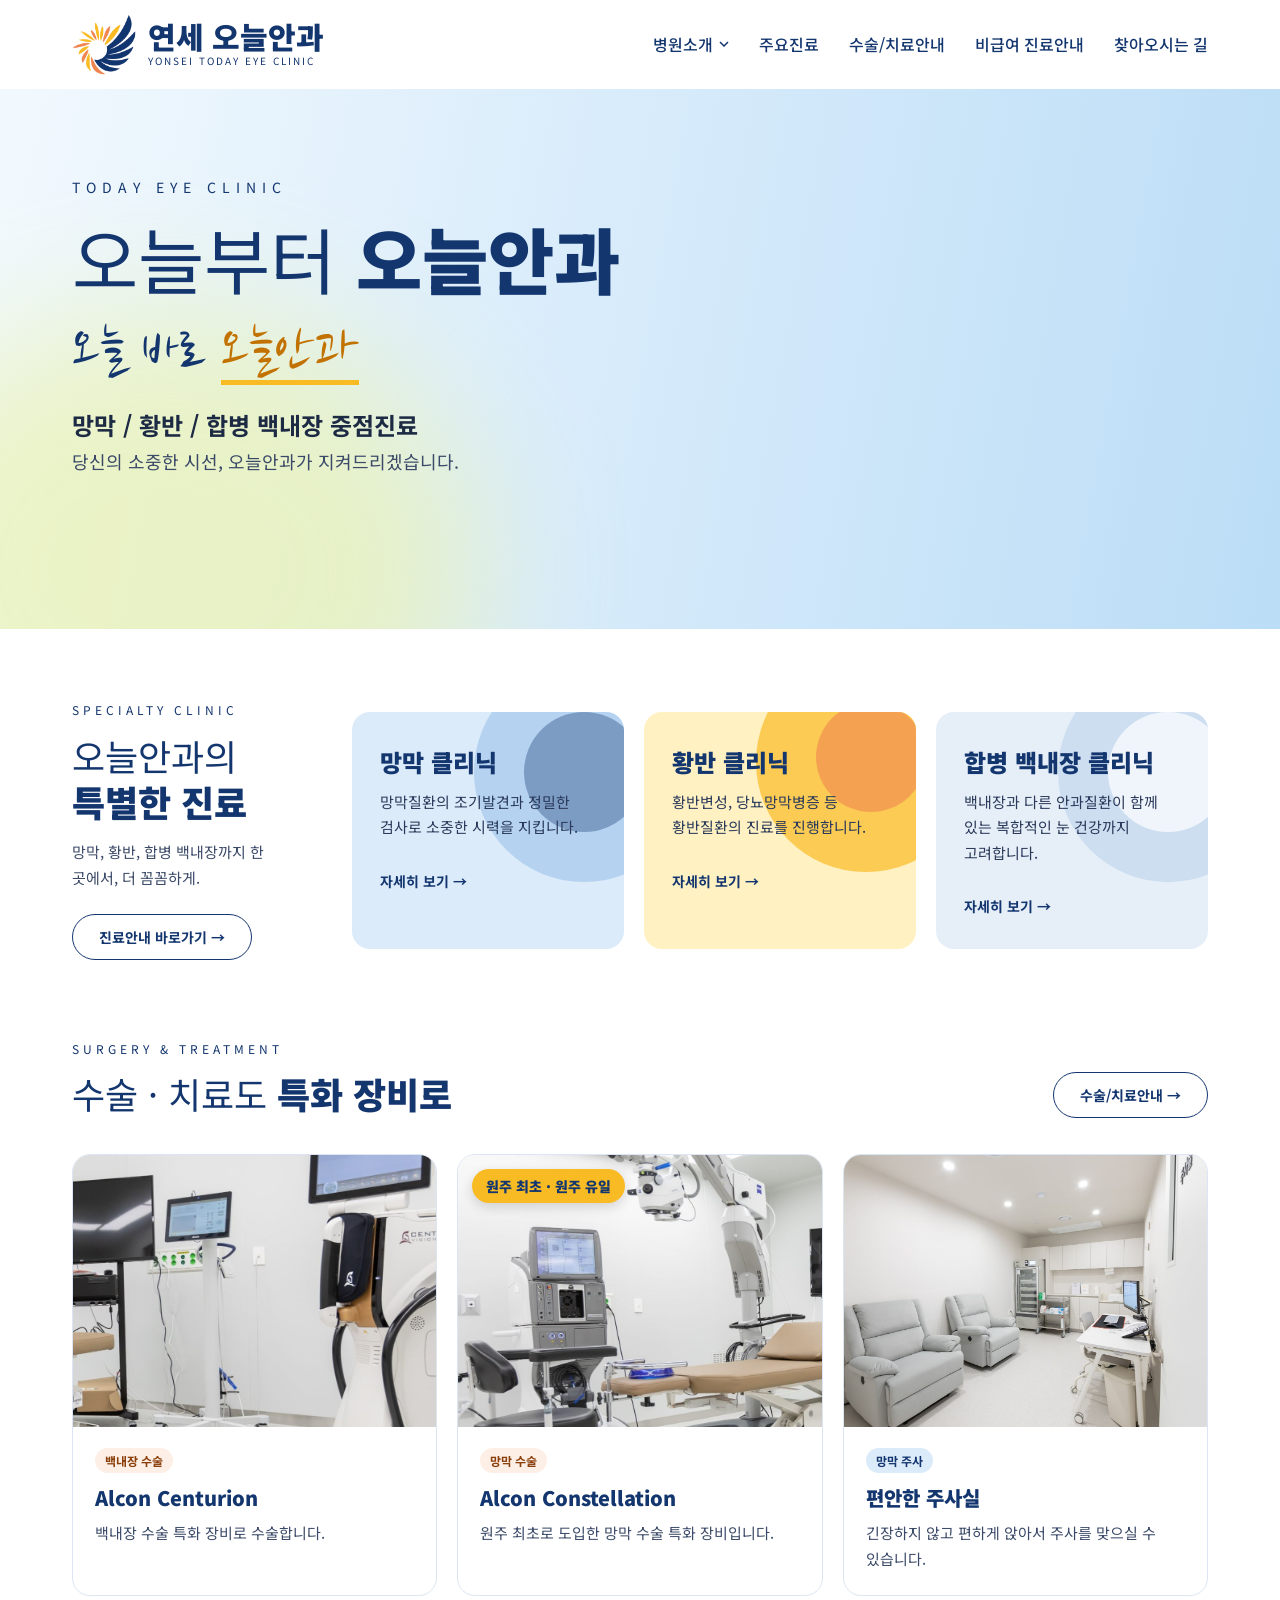
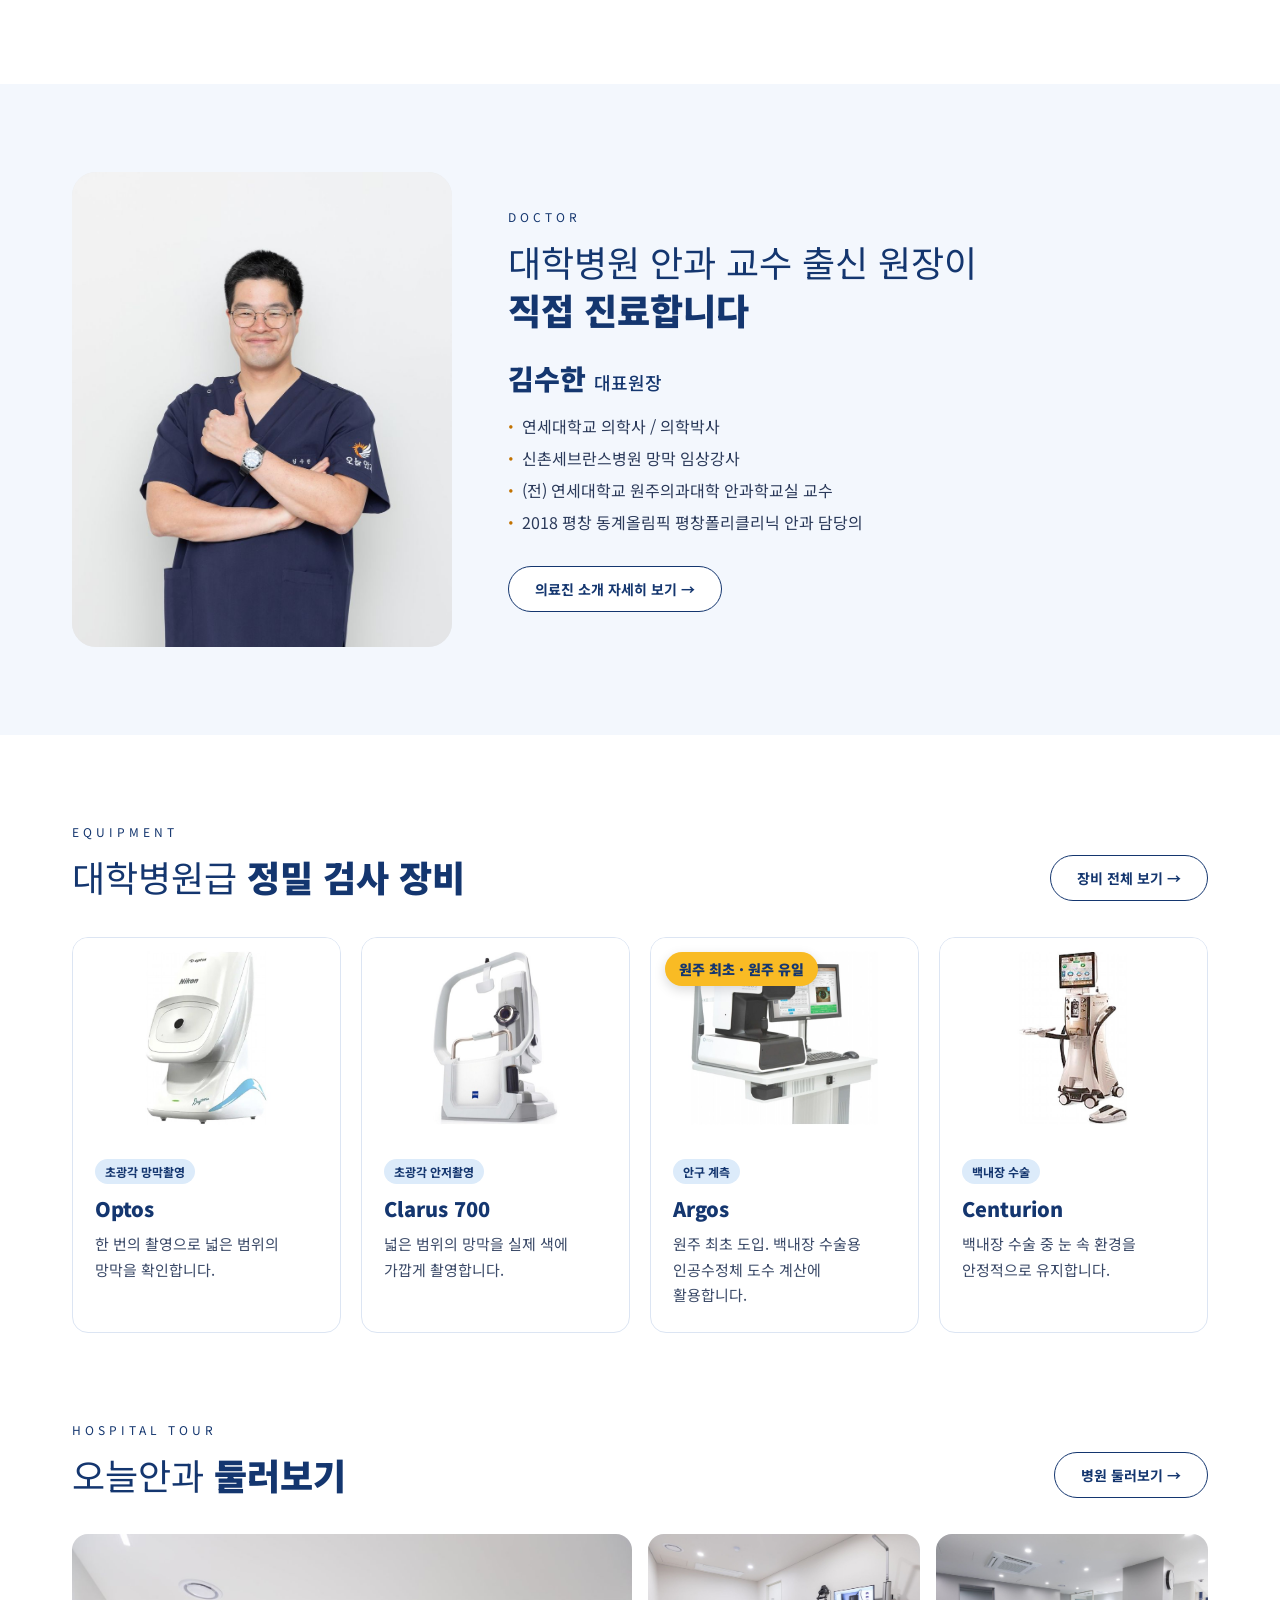
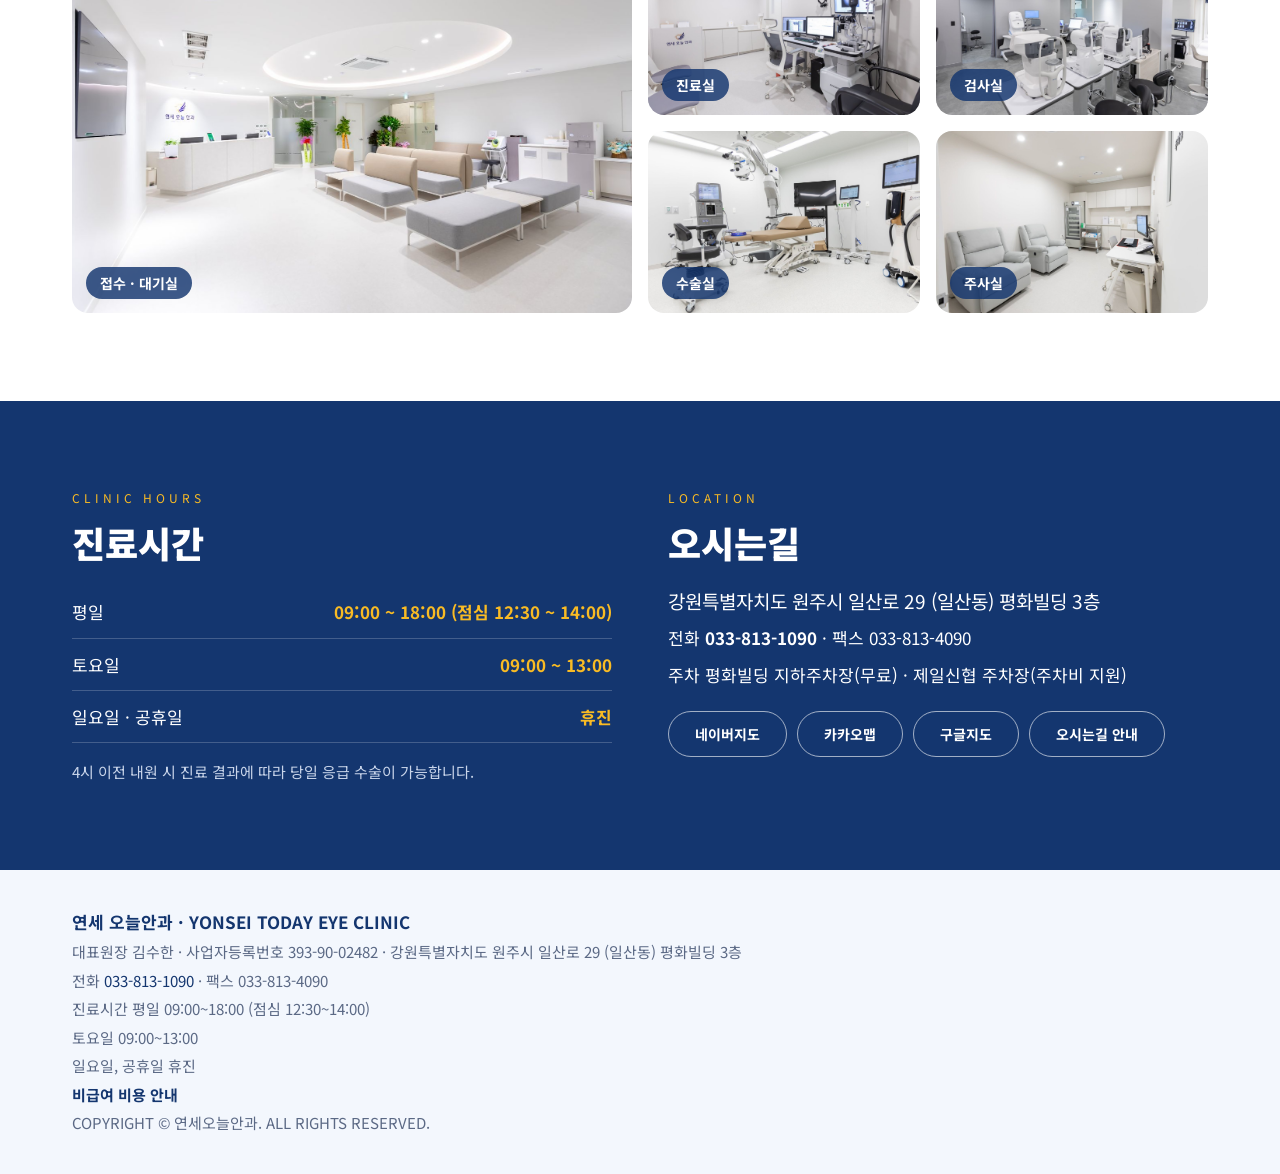
==== commit 887823c1: "Add files via upload" ====
--- a/index.html
+++ b/index.html
@@ -85,7 +85,7 @@
 <section class="band">
 <div class="wrap">
 <div class="headrow"><div><div class="eyebrow">EQUIPMENT</div><h2 class="h2">대학병원급 <b>정밀 검사 장비</b></h2></div><a href="facility.html#equipment" class="pill">장비 전체 보기 →</a></div>
-<div class="eqgrid"><a class="eqcard" href="facility.html#equipment"><img src="assets/photos/eq-optos.jpg" alt="Optos 장비" loading="lazy"><div class="eqbody"><span class="tag">초광각 망막촬영</span><div class="eqname">Optos</div><p>한 번의 촬영으로 넓은 범위의 망막을 확인합니다.</p></div></a><a class="eqcard" href="facility.html#equipment"><img src="assets/photos/eq-clarus.jpg" alt="Clarus 700 장비" loading="lazy"><div class="eqbody"><span class="tag">초광각 안저촬영</span><div class="eqname">Clarus 700</div><p>넓은 범위의 망막을 실제 색에 가깝게 촬영합니다.</p></div></a><a class="eqcard" href="facility.html#equipment"><span class="badge">강원도 최초 · 강원도 유일</span><img src="assets/photos/eq-argos.jpg" alt="Argos 장비" loading="lazy"><div class="eqbody"><span class="tag">안구 계측</span><div class="eqname">Argos</div><p>강원도 최초 도입. 백내장 수술용 인공수정체 도수 계산에 활용합니다.</p></div></a><a class="eqcard" href="facility.html#equipment"><img src="assets/photos/eq-centurion.jpg" alt="Centurion 장비" loading="lazy"><div class="eqbody"><span class="tag">백내장 수술</span><div class="eqname">Centurion</div><p>백내장 수술 중 눈 속 환경을 안정적으로 유지합니다.</p></div></a></div>
+<div class="eqgrid"><a class="eqcard" href="facility.html#equipment"><img src="assets/photos/eq-optos.jpg" alt="Optos 장비" loading="lazy"><div class="eqbody"><span class="tag">초광각 망막촬영</span><div class="eqname">Optos</div><p>한 번의 촬영으로 넓은 범위의 망막을 확인합니다.</p></div></a><a class="eqcard" href="facility.html#equipment"><img src="assets/photos/eq-clarus.jpg" alt="Clarus 700 장비" loading="lazy"><div class="eqbody"><span class="tag">초광각 안저촬영</span><div class="eqname">Clarus 700</div><p>넓은 범위의 망막을 실제 색에 가깝게 촬영합니다.</p></div></a><a class="eqcard" href="facility.html#equipment"><span class="badge">원주 최초 · 원주 유일</span><img src="assets/photos/eq-argos.jpg" alt="Argos 장비" loading="lazy"><div class="eqbody"><span class="tag">안구 계측</span><div class="eqname">Argos</div><p>원주 최초 도입. 백내장 수술용 인공수정체 도수 계산에 활용합니다.</p></div></a><a class="eqcard" href="facility.html#equipment"><img src="assets/photos/eq-centurion.jpg" alt="Centurion 장비" loading="lazy"><div class="eqbody"><span class="tag">백내장 수술</span><div class="eqname">Centurion</div><p>백내장 수술 중 눈 속 환경을 안정적으로 유지합니다.</p></div></a></div>
 </div>
 </section>
 
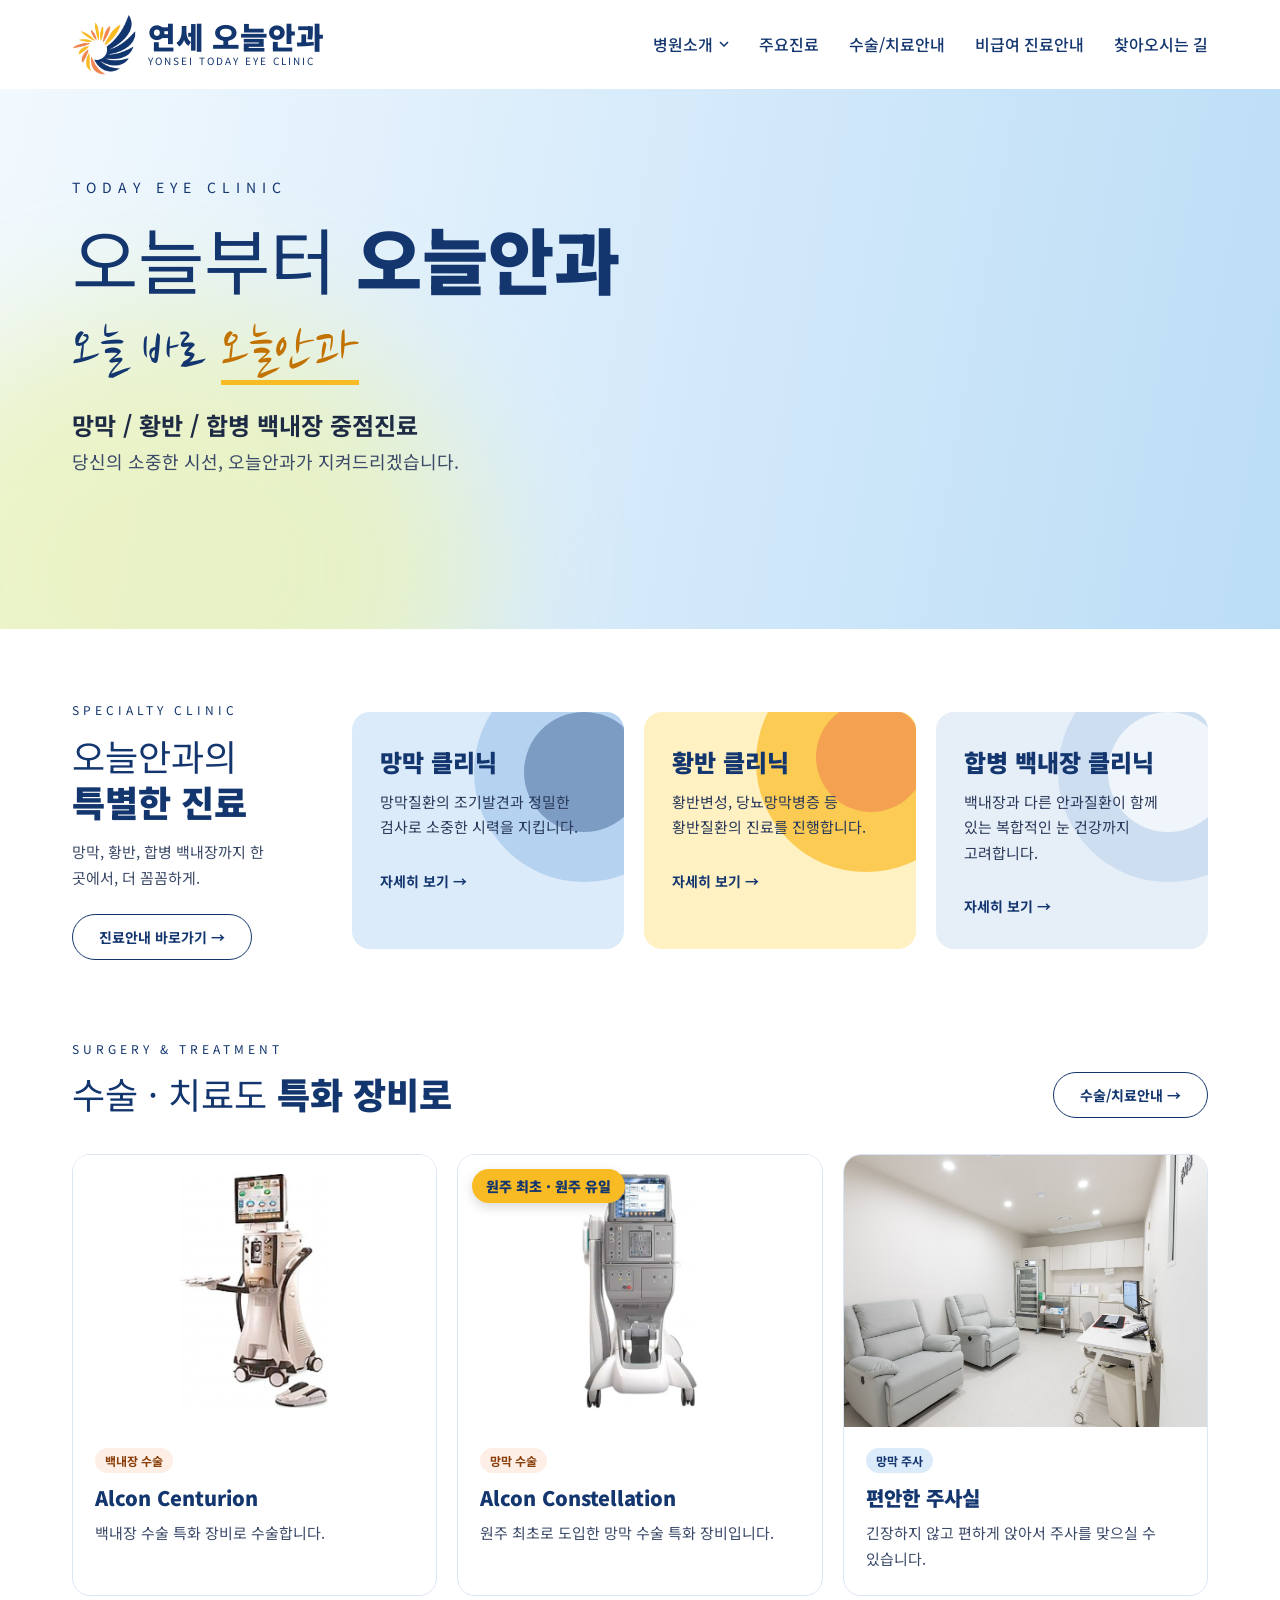
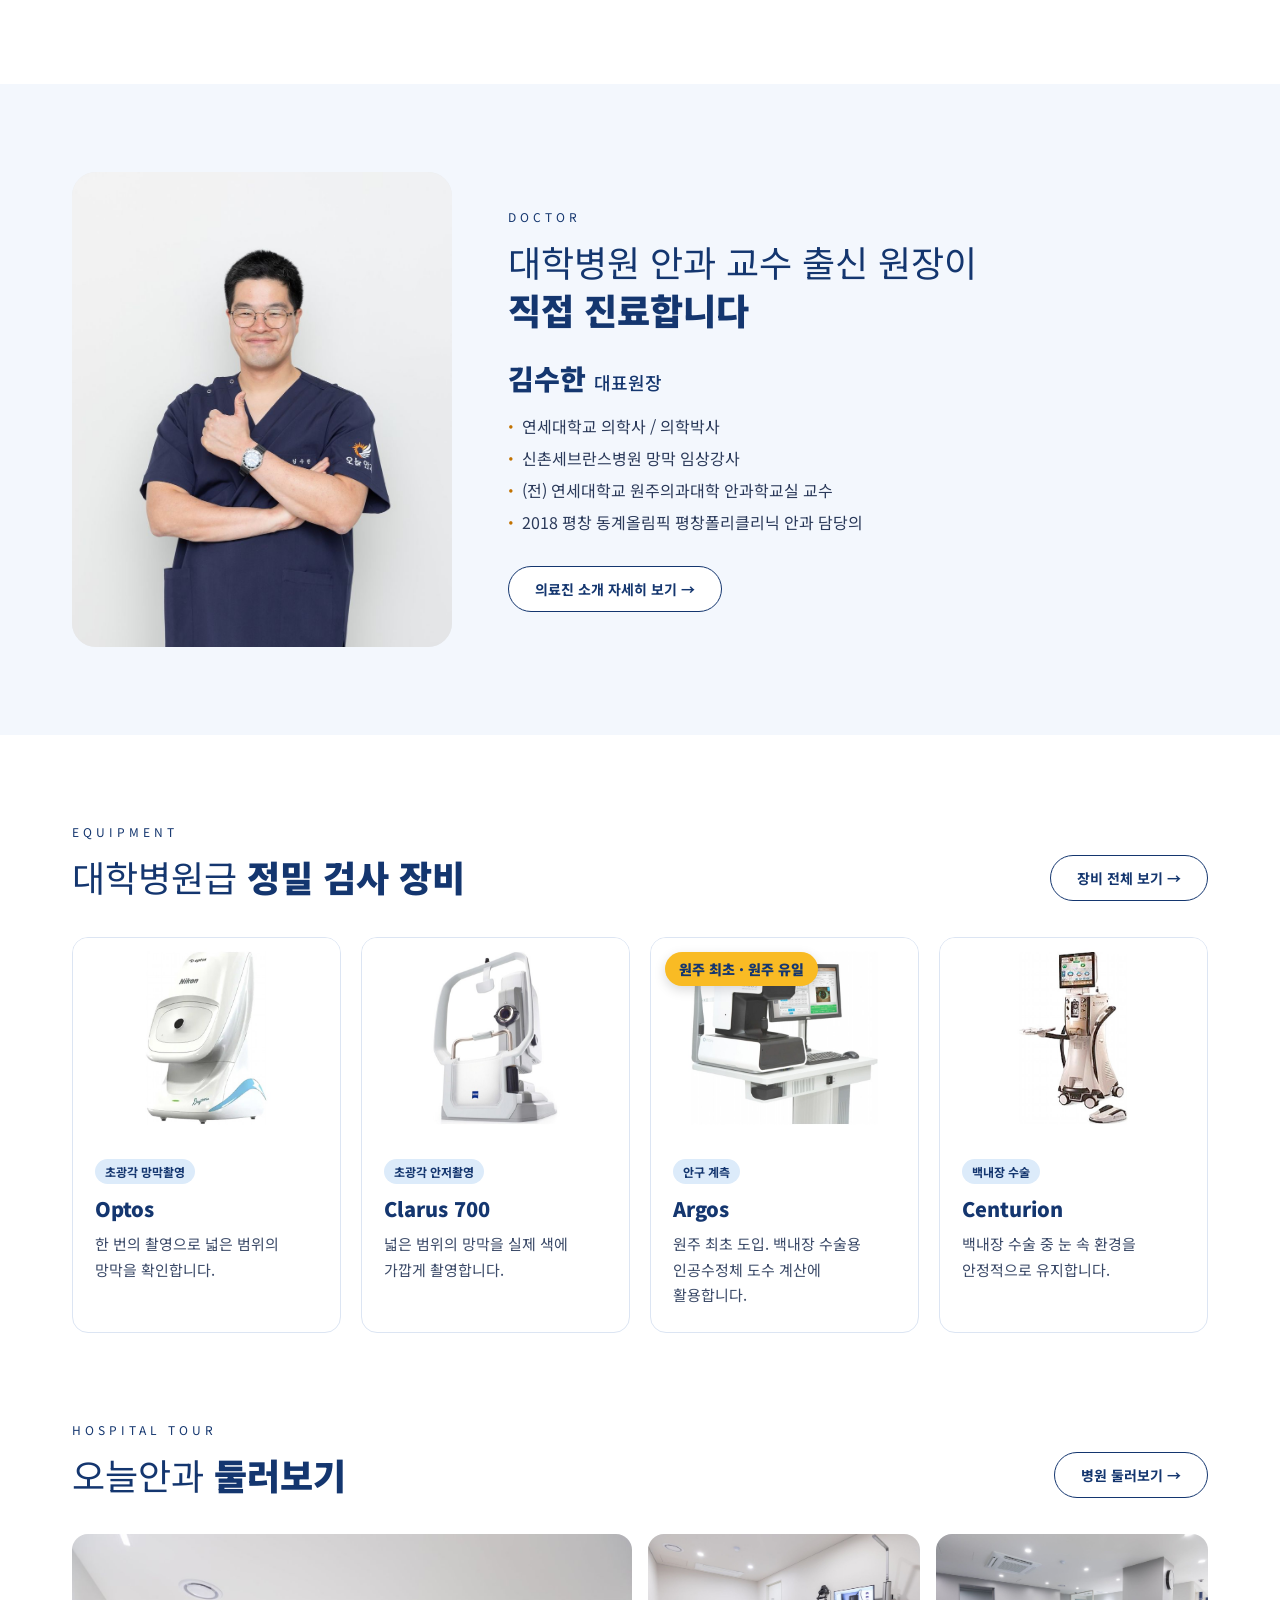
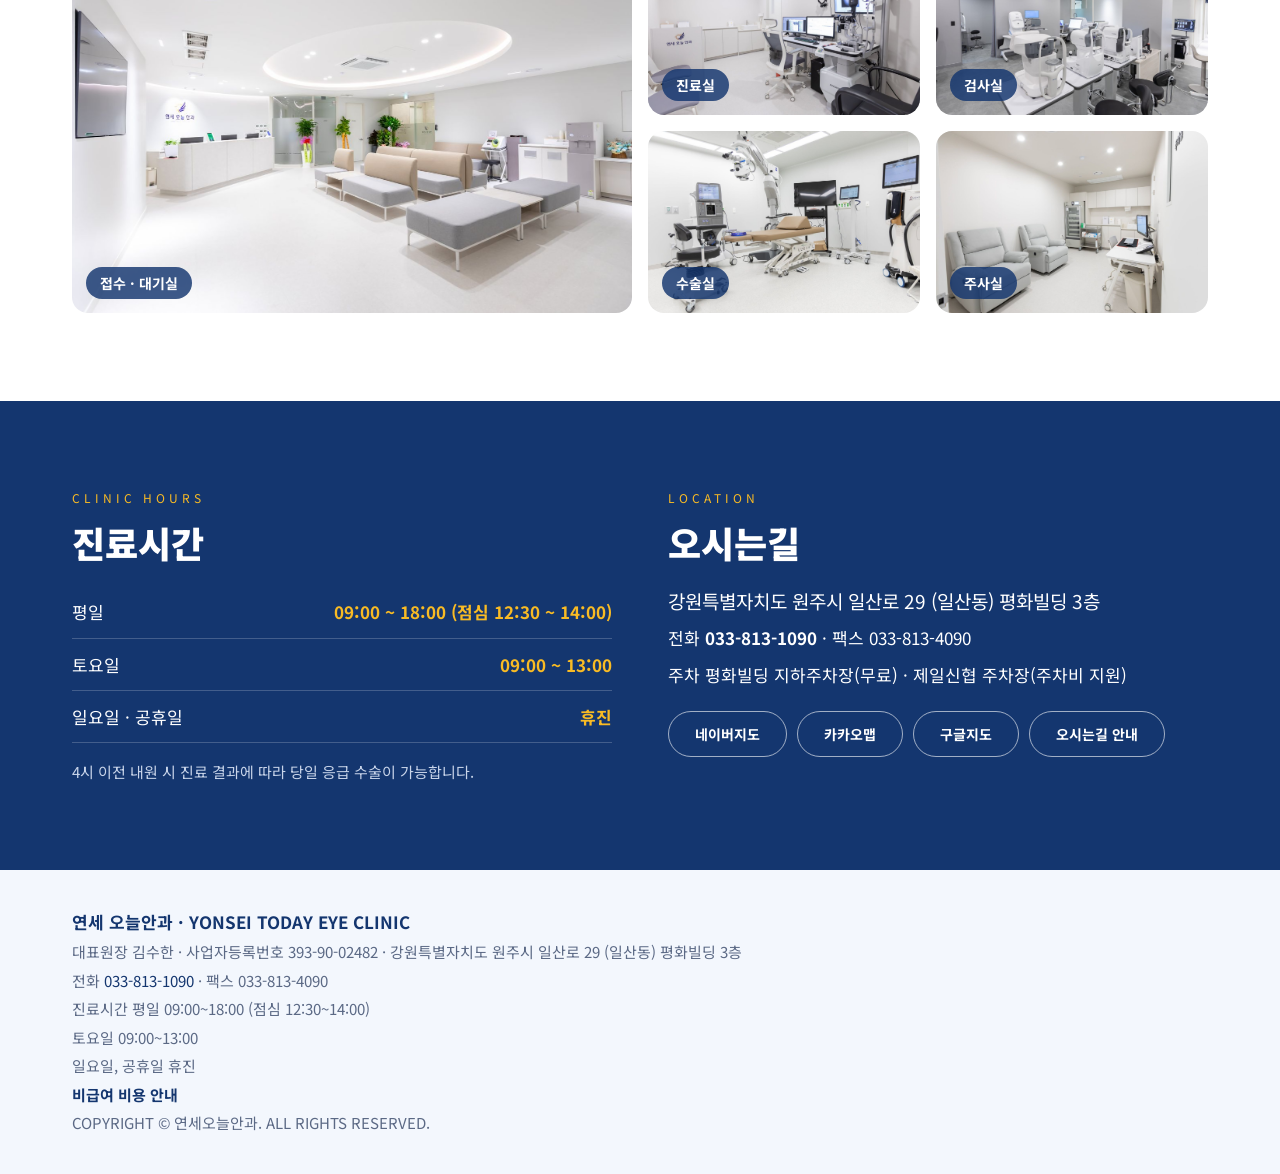
==== commit 33e452fa: "Add files via upload" ====
--- a/index.html
+++ b/index.html
@@ -10,7 +10,7 @@
 <meta property="og:image" content="assets/photos/tour-entrance.jpg">
 <link rel="preconnect" href="https://fonts.googleapis.com">
 <link rel="stylesheet" href="https://fonts.googleapis.com/css2?family=Noto+Sans+KR:wght@400;500;700;900&family=Nanum+Brush+Script&display=swap">
-<link rel="stylesheet" href="assets/style.css">
+<link rel="stylesheet" href="assets/style.css?v=19">
 </head>
 <body>
 <div style="font-family: 'Noto Sans KR', sans-serif; color: #1D2A44; background: #FFFFFF">
@@ -57,8 +57,8 @@
 <div class="wrap">
 <div class="headrow"><div><div class="eyebrow">SURGERY &amp; TREATMENT</div><h2 class="h2">수술 · 치료도 <b>특화 장비로</b></h2></div><a href="surgery.html" class="pill">수술/치료안내 →</a></div>
 <div class="sgrid">
-<a class="scard" href="surgery.html#cataract"><img src="assets/photos/surg-cataract.jpg" alt="백내장 수술 장비 Alcon Centurion" loading="lazy" style="object-position: 80% 40%"><div class="sbody"><span class="tag warm">백내장 수술</span><div class="eqname">Alcon Centurion</div><p>백내장 수술 특화 장비로 수술합니다.</p></div></a>
-<a class="scard" href="surgery.html#retina"><span class="badge">원주 최초 · 원주 유일</span><img src="assets/photos/surg-retina.jpg" alt="망막 수술 장비 Alcon Constellation" loading="lazy" style="object-position: 30% 40%"><div class="sbody"><span class="tag warm">망막 수술</span><div class="eqname">Alcon Constellation</div><p>원주 최초로 도입한 망막 수술 특화 장비입니다.</p></div></a>
+<a class="scard" href="surgery.html#cataract"><img src="assets/photos/eq-centurion.jpg" alt="백내장 수술 장비 Alcon Centurion" loading="lazy" style="object-fit: contain; background: #FFFFFF"><div class="sbody"><span class="tag warm">백내장 수술</span><div class="eqname">Alcon Centurion</div><p>백내장 수술 특화 장비로 수술합니다.</p></div></a>
+<a class="scard" href="surgery.html#retina"><span class="badge">원주 최초 · 원주 유일</span><img src="assets/photos/eq-constellation.jpg" alt="망막 수술 장비 Alcon Constellation" loading="lazy" style="object-fit: contain; background: #FFFFFF"><div class="sbody"><span class="tag warm">망막 수술</span><div class="eqname">Alcon Constellation</div><p>원주 최초로 도입한 망막 수술 특화 장비입니다.</p></div></a>
 <a class="scard" href="surgery.html#injection"><img src="assets/photos/tour-recovery.jpg" alt="편안한 의자가 있는 주사실" loading="lazy"><div class="sbody"><span class="tag">망막 주사</span><div class="eqname">편안한 주사실</div><p>긴장하지 않고 편하게 앉아서 주사를 맞으실 수 있습니다.</p></div></a>
 </div>
 </div>
